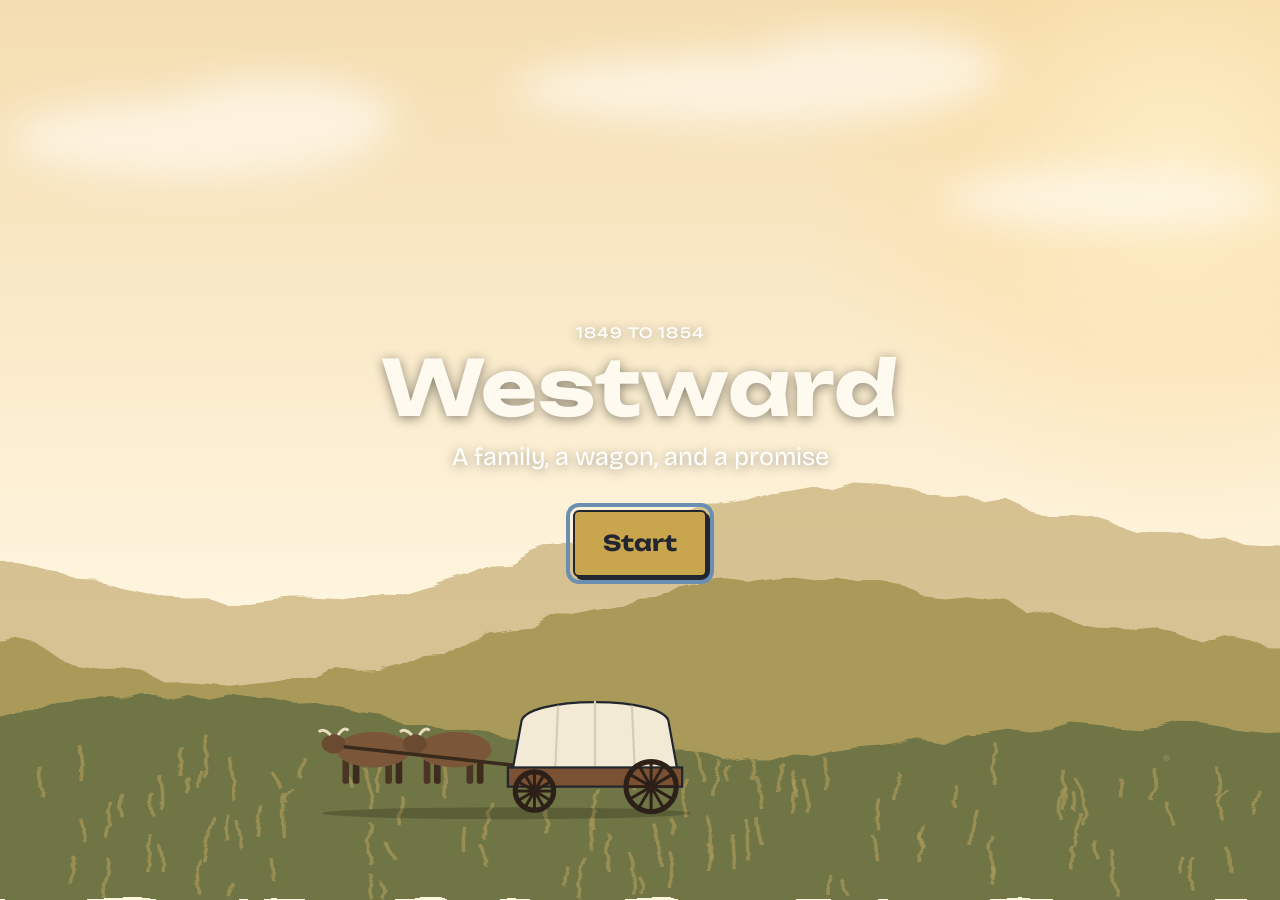
==== index.html @ 27aedcd9 "Playable gray-box: all screens, engine, moving scene, and tests - Engine with seeded randomness, sof" ====
<!doctype html>
<html lang="en">
<head>
  <meta charset="utf-8">
  <meta name="viewport" content="width=device-width, initial-scale=1">
  <title>Westward</title>
  <meta name="description" content="A classroom game about westward expansion, 1849 to 1854.">
  <link rel="preconnect" href="https://fonts.googleapis.com">
  <link rel="preconnect" href="https://fonts.gstatic.com" crossorigin>
  <link href="https://fonts.googleapis.com/css2?family=Bricolage+Grotesque:opsz,wght@12..96,400;12..96,600;12..96,700&family=Unbounded:wght@500;700;800&display=swap" rel="stylesheet">
  <link rel="stylesheet" href="css/style.css">
</head>
<body>
  <!-- The scene sits behind every screen: painted layers, weather, and the wagon. -->
  <div id="scene" class="scene" aria-hidden="true"></div>
  <main id="app" class="app" aria-live="polite"></main>
  <aside id="teacher" class="teacher" hidden></aside>

  <!-- Content (teacher-editable) -->
  <script src="data/config.js"></script>
  <script src="data/families.js"></script>
  <script src="data/route.js"></script>
  <script src="data/stores.js"></script>
  <script src="data/cards.js"></script>
  <script src="data/landmarks.js"></script>
  <script src="data/endings.js"></script>
  <script src="data/art.js"></script>
  <!-- Game -->
  <script src="js/engine.js"></script>
  <script src="js/scene.js"></script>
  <script src="js/ui.js"></script>
</body>
</html>
---- css/style.css ----
/* Westward: visual system carried over from the Lowell mill game.
   Fonts: Unbounded (headings, labels) and Bricolage Grotesque (body).
   Cards: 2px ink border, small radius, hard offset shadow. */

:root {
  --paper: #f2ede3;
  --card: #fbf9f4;
  --ink: #22262e;
  --gold: #c9a54e;
  --muted: #5a5f6b;
  --blue: #6b8fb3;
  --terracotta: #c2715a;
  --teal: #5f8f96;
  --lavender: #8f7fae;
  --shadow: 3px 3px 0 var(--ink);
  --radius: 6px;
  --head: "Unbounded", "Arial Black", system-ui, sans-serif;
  --body: "Bricolage Grotesque", "Segoe UI", system-ui, sans-serif;
  --text: clamp(18px, 1.4vw + 5px, 26px);
  --panel-h: 116px;
}

* { box-sizing: border-box; }
html, body { margin: 0; height: 100%; }
body {
  background: var(--paper);
  color: var(--ink);
  font-family: var(--body);
  font-size: var(--text);
  line-height: 1.4;
  overflow: hidden;
}
h1, h2, h3, .label, button, .chip { font-family: var(--head); }
h1 { font-size: clamp(40px, 6vw, 92px); margin: 0; letter-spacing: 0.01em; line-height: 1.02; }
h2 { font-size: clamp(24px, 2.4vw, 38px); margin: 0 0 0.4em; line-height: 1.15; }
h3 { font-size: clamp(16px, 1.3vw, 22px); margin: 0 0 0.3em; }
p { margin: 0 0 0.7em; }

/* ------------------------------------------------------------ scene */
.scene {
  position: fixed; inset: 0; overflow: hidden;
  transition: filter 0.8s ease, bottom 0.4s ease;
  background: #e9dcc0;
}
body.has-panel .scene { bottom: var(--panel-h); }
.scene.dim { filter: brightness(0.62) saturate(0.85); }
.scene.dim-soft { filter: brightness(0.82); }
.scene .layer {
  position: absolute; bottom: 0; left: 0;
  height: 100%; width: auto; max-width: none;
  will-change: transform;
  pointer-events: none;
  user-select: none;
}
.scene .sky { height: 100%; width: 100%; }
.scene .tint { position: absolute; inset: 0; mix-blend-mode: multiply; pointer-events: none; transition: background 2s; }
.scene canvas { position: absolute; inset: 0; width: 100%; height: 100%; pointer-events: none; }
.scene .glow {
  position: absolute; width: 60vmax; height: 60vmax; border-radius: 50%;
  background: radial-gradient(circle, rgba(255,240,200,0.75), rgba(255,220,150,0.25) 40%, rgba(255,220,150,0) 70%);
  animation: breathe 9s ease-in-out infinite;
  pointer-events: none;
}
.scene .clouds {
  position: absolute; top: 0; left: 0; height: 55%; width: 200%;
  background-repeat: repeat-x; background-size: 50% 100%;
  animation: drift 160s linear infinite;
  opacity: 0.85;
}
@keyframes drift { from { transform: translateX(0); } to { transform: translateX(-50%); } }
@keyframes breathe { 0%, 100% { opacity: 0.85; transform: scale(1); } 50% { opacity: 1; transform: scale(1.05); } }

/* the wagon (or ship) */
.rig { position: absolute; left: 24%; bottom: 9%; width: clamp(240px, 30vw, 430px); will-change: transform; }
.rig svg { width: 100%; height: auto; display: block; overflow: visible; }
.rig .wheel { transform-box: fill-box; transform-origin: center; }
.rig.moving .wheel { animation: spin 1.1s linear infinite; }
.rig.moving .body { animation: bob 0.55s ease-in-out infinite alternate; }
.rig.moving .leg-a { animation: step 0.55s ease-in-out infinite alternate; transform-box: fill-box; transform-origin: top center; }
.rig.moving .leg-b { animation: step 0.55s ease-in-out infinite alternate-reverse; transform-box: fill-box; transform-origin: top center; }
.rig.ship .body { animation: sway 3.2s ease-in-out infinite alternate; transform-box: fill-box; transform-origin: bottom center; }
@keyframes spin { to { transform: rotate(360deg); } }
@keyframes bob { from { transform: translateY(0); } to { transform: translateY(-3px); } }
@keyframes step { from { transform: rotate(-14deg); } to { transform: rotate(14deg); } }
@keyframes sway { from { transform: rotate(-2deg) translateY(0); } to { transform: rotate(2deg) translateY(-6px); } }

/* ------------------------------------------------------------ app shell */
.app {
  position: fixed; inset: 0;
  display: flex; flex-direction: column; align-items: center; justify-content: center;
  padding: 16px 16px calc(var(--panel-h) + 16px);
  overflow-y: auto;
}
.app.no-panel { padding-bottom: 16px; }
.app.top { justify-content: flex-start; }

.card {
  background: var(--card);
  border: 2px solid var(--ink);
  border-radius: var(--radius);
  box-shadow: var(--shadow);
  padding: clamp(18px, 2.2vw, 34px);
  max-width: 1000px; width: 100%;
  animation: rise 0.45s cubic-bezier(.2,.8,.2,1);
}
.app.still .card { animation: none; }
.card.narrow { max-width: 760px; }
.card.wide { max-width: 1200px; }
@keyframes rise { from { opacity: 0; transform: translateY(24px) rotate(-0.6deg); } to { opacity: 1; transform: none; } }

.eyebrow { font-family: var(--head); font-size: 0.62em; letter-spacing: 0.08em; text-transform: uppercase; color: var(--muted); margin-bottom: 0.4em; }
.chips { display: flex; flex-wrap: wrap; gap: 8px; margin-bottom: 14px; }
.chip {
  display: inline-flex; align-items: center; gap: 6px;
  font-size: 0.6em; padding: 5px 10px;
  border: 2px solid var(--ink); border-radius: 999px; background: var(--paper);
}
.chip.lead { background: var(--gold); }
.chip.vote { background: var(--blue); color: #fff; }
.chip.draft { background: var(--terracotta); color: #fff; }

/* ------------------------------------------------------------ buttons */
button {
  font: 700 0.78em/1.2 var(--head);
  color: var(--ink);
  background: var(--card);
  border: 2px solid var(--ink);
  border-radius: var(--radius);
  box-shadow: var(--shadow);
  padding: 14px 20px;
  cursor: pointer;
  text-align: left;
  transition: transform 0.08s, box-shadow 0.08s, background 0.15s;
}
button:hover { background: #fff6dd; }
button:active { transform: translate(2px, 2px); box-shadow: 1px 1px 0 var(--ink); }
button:focus-visible { outline: 4px solid var(--blue); outline-offset: 3px; }
button[disabled] { opacity: 0.5; cursor: not-allowed; box-shadow: none; }
button.primary { background: var(--gold); font-size: 0.95em; padding: 18px 28px; }
button.primary:hover { background: #d8b762; }
button .key {
  display: inline-block; min-width: 1.6em; text-align: center; margin-right: 10px;
  border: 2px solid var(--ink); border-radius: 4px; background: var(--paper); font-size: 0.8em; padding: 0 4px;
}
.choices { display: grid; gap: 12px; margin-top: 18px; }
.choices button { font-size: 0.72em; width: 100%; }
.choices .why { display: block; font-family: var(--body); font-weight: 400; font-size: 0.9em; color: var(--muted); margin-top: 4px; }
.actions { display: flex; gap: 12px; flex-wrap: wrap; margin-top: 18px; align-items: center; }

/* ------------------------------------------------------------ title */
.title-screen { text-align: center; color: #fff; text-shadow: 0 2px 12px rgba(0,0,0,0.45); }
.title-screen h1 { color: #fffaf0; }
.title-screen .sub { font-size: 1.1em; margin: 0.5em 0 1.4em; }
.title-screen button { text-shadow: none; }
.title-art { position: fixed; inset: 0; background-size: cover; background-position: center; animation: kenburns 40s ease-in-out infinite alternate; }
.title-art::after { content: ""; position: absolute; inset: 0; background: linear-gradient(to bottom, rgba(20,20,30,0.15), rgba(20,20,30,0.55)); }
@keyframes kenburns { from { transform: scale(1.02) translate(0, 0); } to { transform: scale(1.12) translate(-2%, -1%); } }
.title-screen .stack { position: relative; }

/* ------------------------------------------------------------ family / roles */
.grid { display: grid; gap: 16px; grid-template-columns: repeat(auto-fit, minmax(220px, 1fr)); width: 100%; max-width: 1200px; }
.family-card { display: flex; flex-direction: column; gap: 6px; font-family: var(--body); font-weight: 400; font-size: 0.72em; height: 100%; }
.family-card strong { font-family: var(--head); font-size: 1.15em; }
.family-card .meta { color: var(--muted); }
.portraits { display: grid; grid-template-columns: repeat(4, 1fr); gap: 10px; margin: 12px 0; }
.portrait { text-align: center; font-size: 0.72em; }
.portrait .face {
  width: 64px; height: 64px; margin: 0 auto 6px; border-radius: 50%;
  border: 2px solid var(--ink); background: var(--paper);
  display: grid; place-items: center; font-family: var(--head); font-size: 1.4em;
}
.portrait.dead .face { background: #cfcac0; color: var(--muted); }
.portrait input { width: 100%; font: inherit; padding: 6px 8px; border: 2px solid var(--ink); border-radius: 4px; background: #fff; }
.role-name { font-family: var(--head); font-size: 0.85em; }

/* ------------------------------------------------------------ poster */
.poster {
  max-width: 720px; text-align: center; background: #f4e8c8;
  border: 2px solid var(--ink); box-shadow: 6px 6px 0 var(--ink);
  padding: clamp(20px, 3vw, 44px);
  font-family: Georgia, "Times New Roman", serif;
  animation: rise 0.6s cubic-bezier(.2,.8,.2,1);
}
.poster .big { font-family: var(--head); font-size: clamp(42px, 6vw, 84px); line-height: 1; margin: 0.1em 0 0.3em; color: #7a2f1d; }
.poster .rule { border-top: 3px double var(--ink); margin: 16px 0; }
.poster blockquote { font-style: italic; margin: 0 0 6px; font-size: 1.05em; }
.poster .line { font-family: var(--head); font-size: 0.8em; margin: 8px 0; }

/* ------------------------------------------------------------ store */
.store-row { display: grid; grid-template-columns: 1fr auto auto; gap: 12px; align-items: center; padding: 10px 0; border-bottom: 2px dashed #d8d1c2; font-size: 0.85em; }
.store-row .price { color: var(--muted); font-size: 0.85em; }
.qty { display: flex; align-items: center; gap: 8px; }
.qty button { padding: 6px 14px; font-size: 1em; }
.qty output { min-width: 2ch; text-align: center; font-family: var(--head); }
.budget { display: flex; justify-content: space-between; font-family: var(--head); font-size: 0.8em; margin-top: 14px; }
.problem { color: #8a2d1a; font-size: 0.8em; margin-top: 8px; }

/* ------------------------------------------------------------ results */
.changes { display: flex; flex-wrap: wrap; gap: 8px; margin: 12px 0; }
.change { font-family: var(--head); font-size: 0.6em; padding: 4px 10px; border: 2px solid var(--ink); border-radius: 4px; background: var(--paper); }
.change.up::before { content: "+ "; }
.epitaph {
  margin: 16px auto; max-width: 560px; text-align: center;
  background: #e6e1d6; border: 2px solid var(--ink); border-radius: 40% 40% 6px 6px / 22% 22% 6px 6px;
  padding: 28px 24px 18px; font-family: Georgia, serif; font-style: italic;
}
.diary { margin-top: 16px; padding: 16px 20px; border-left: 6px solid var(--gold); background: #f6f0e2; font-family: Georgia, serif; }
.diary .who { font-family: var(--head); font-style: normal; font-size: 0.6em; margin-top: 6px; color: var(--muted); }

/* ------------------------------------------------------------ travel */
.travel-box { text-align: center; color: #fff; text-shadow: 0 2px 10px rgba(0,0,0,0.5); align-self: center; margin-top: -12vh; }
.travel-box .next { font-family: var(--head); font-size: 0.75em; letter-spacing: 0.05em; }
.travel-box h2 { font-size: clamp(28px, 3.4vw, 54px); }
.travel-box .note { background: rgba(34,38,46,0.75); display: inline-block; padding: 8px 14px; border-radius: 6px; font-size: 0.75em; margin-bottom: 14px; }

/* ------------------------------------------------------------ status panel */
.panel {
  position: fixed; left: 0; right: 0; bottom: 0; min-height: var(--panel-h);
  background: var(--card); border-top: 2px solid var(--ink);
  display: flex; align-items: center; gap: clamp(10px, 2vw, 28px); padding: 10px 18px;
  font-size: 0.7em; z-index: 5;
}
.panel[hidden] { display: none; }
.stat { display: flex; flex-direction: column; }
.stat .label { font-size: 0.66em; color: var(--muted); text-transform: uppercase; letter-spacing: 0.06em; }
.stat .val { font-family: var(--head); font-size: 1.05em; white-space: nowrap; }
.panel .family { margin-left: auto; display: flex; gap: 10px; }
.mini { text-align: center; font-size: 0.75em; }
.mini .face { width: 42px; height: 42px; border-radius: 50%; border: 2px solid var(--ink); display: grid; place-items: center; margin: 0 auto 2px; font-family: var(--head); background: var(--paper); }
.mini.sick .face { background: #f0d7a8; }
.mini.dead .face { background: #cfcac0; color: var(--muted); text-decoration: line-through; }
.mini .health { font-size: 0.85em; color: var(--muted); }

/* ------------------------------------------------------------ ending ledger */
.ledger { display: grid; grid-template-columns: 1fr 1fr; gap: 18px; width: 100%; max-width: 1200px; }
.ledger .card { max-width: none; }
.ledger ul { margin: 0; padding-left: 1.1em; }
.ledger li { margin-bottom: 0.35em; font-size: 0.78em; }
.question { text-align: center; max-width: 1000px; margin-top: 18px; }
.question h2 { font-size: clamp(24px, 2.8vw, 44px); }
.teaser { font-size: 0.75em; color: var(--muted); }

/* ------------------------------------------------------------ teacher */
.teacher {
  position: fixed; top: 12px; right: 12px; width: min(420px, calc(100vw - 24px)); max-height: calc(100vh - 24px); overflow: auto;
  background: var(--card); border: 2px solid var(--ink); box-shadow: var(--shadow); border-radius: var(--radius);
  padding: 14px; font-size: 15px; z-index: 50;
}
.teacher button { font-size: 12px; padding: 6px 10px; margin: 2px; box-shadow: 2px 2px 0 var(--ink); }
.teacher .beat-list button { display: block; width: 100%; }
.teacher .beat-list button.current { background: var(--gold); }
.teacher input { font: inherit; width: 8em; }

.sr-only { position: absolute; width: 1px; height: 1px; overflow: hidden; clip: rect(0 0 0 0); }

@media (max-width: 760px) {
  :root { --panel-h: 150px; }
  .ledger { grid-template-columns: 1fr; }
  .panel { flex-wrap: wrap; }
  .rig { left: 8%; }
}

@media (prefers-reduced-motion: reduce) {
  *, *::before, *::after { animation-duration: 0.01ms !important; animation-iteration-count: 1 !important; transition: none !important; }
}
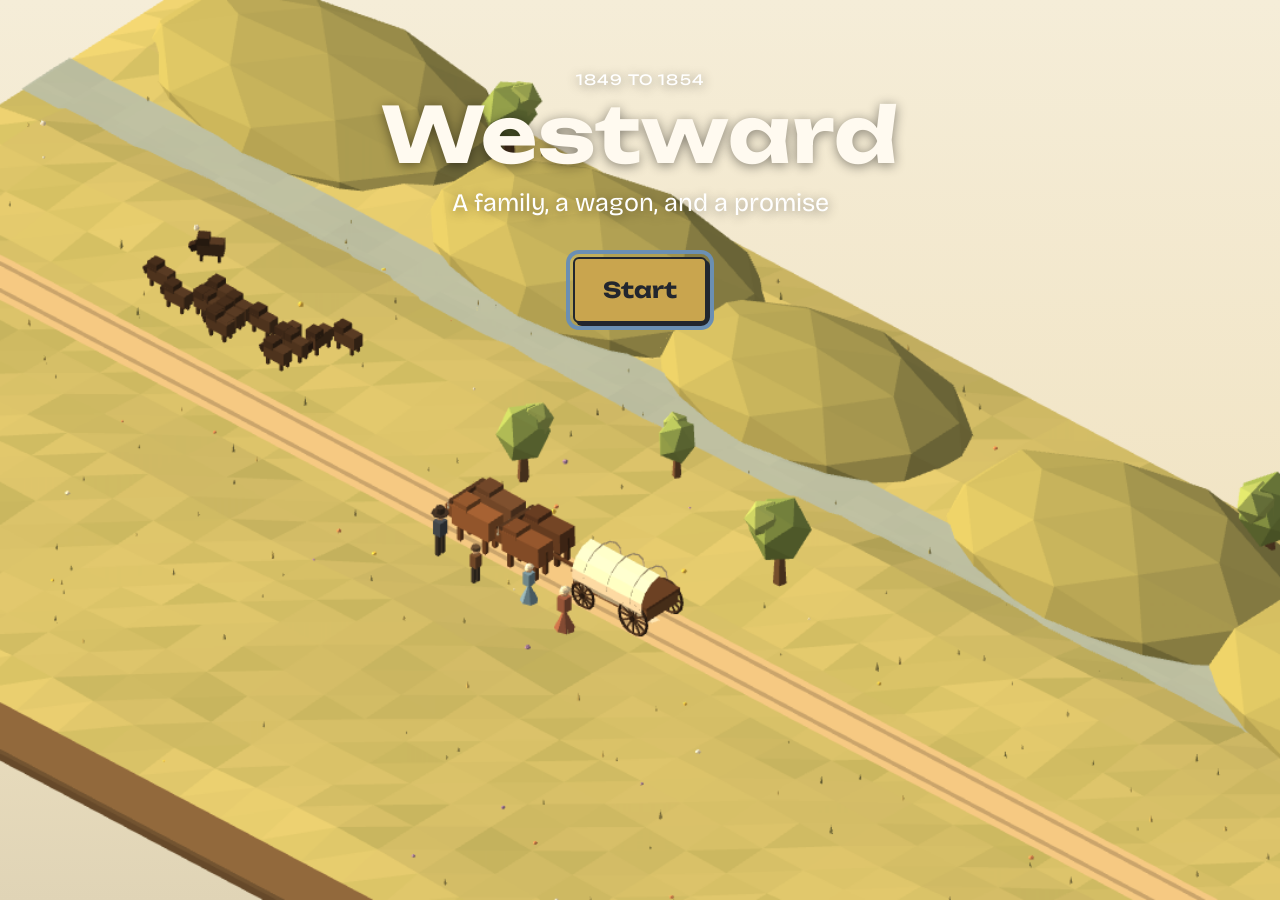
==== commit 202cac1c: "Switch to a low-poly isometric diorama (Three.js) - js/diorama.js: flat-shaded low-poly world in the" ====
--- a/index.html
+++ b/index.html
@@ -11,7 +11,7 @@
   <link rel="stylesheet" href="css/style.css">
 </head>
 <body>
-  <!-- The scene sits behind every screen: painted layers, weather, and the wagon. -->
+  <!-- The scene sits behind every screen: the low-poly diorama, weather, and the wagon. -->
   <div id="scene" class="scene" aria-hidden="true"></div>
   <main id="app" class="app" aria-live="polite"></main>
   <aside id="teacher" class="teacher" hidden></aside>
@@ -24,10 +24,12 @@
   <script src="data/cards.js"></script>
   <script src="data/landmarks.js"></script>
   <script src="data/endings.js"></script>
-  <script src="data/art.js"></script>
+  <script src="data/scenes.js"></script>
   <!-- Game -->
+  <script src="js/vendor/three.min.js"></script>
   <script src="js/engine.js"></script>
   <script src="js/scene.js"></script>
+  <script src="js/diorama.js"></script>
   <script src="js/ui.js"></script>
 </body>
 </html>
--- a/css/style.css
+++ b/css/style.css
@@ -52,7 +52,6 @@
   pointer-events: none;
   user-select: none;
 }
-.scene .sky { height: 100%; width: 100%; }
 .scene .tint { position: absolute; inset: 0; mix-blend-mode: multiply; pointer-events: none; transition: background 2s; }
 .scene canvas { position: absolute; inset: 0; width: 100%; height: 100%; pointer-events: none; }
 .scene .glow {
@@ -148,7 +147,8 @@
 .actions { display: flex; gap: 12px; flex-wrap: wrap; margin-top: 18px; align-items: center; }
 
 /* ------------------------------------------------------------ title */
-.title-screen { text-align: center; color: #fff; text-shadow: 0 2px 12px rgba(0,0,0,0.45); }
+.title-screen { text-align: center; color: #fff; text-shadow: 0 2px 12px rgba(0,0,0,0.45); margin-top: 6vh; }
+.diorama { display: block; }
 .title-screen h1 { color: #fffaf0; }
 .title-screen .sub { font-size: 1.1em; margin: 0.5em 0 1.4em; }
 .title-screen button { text-shadow: none; }
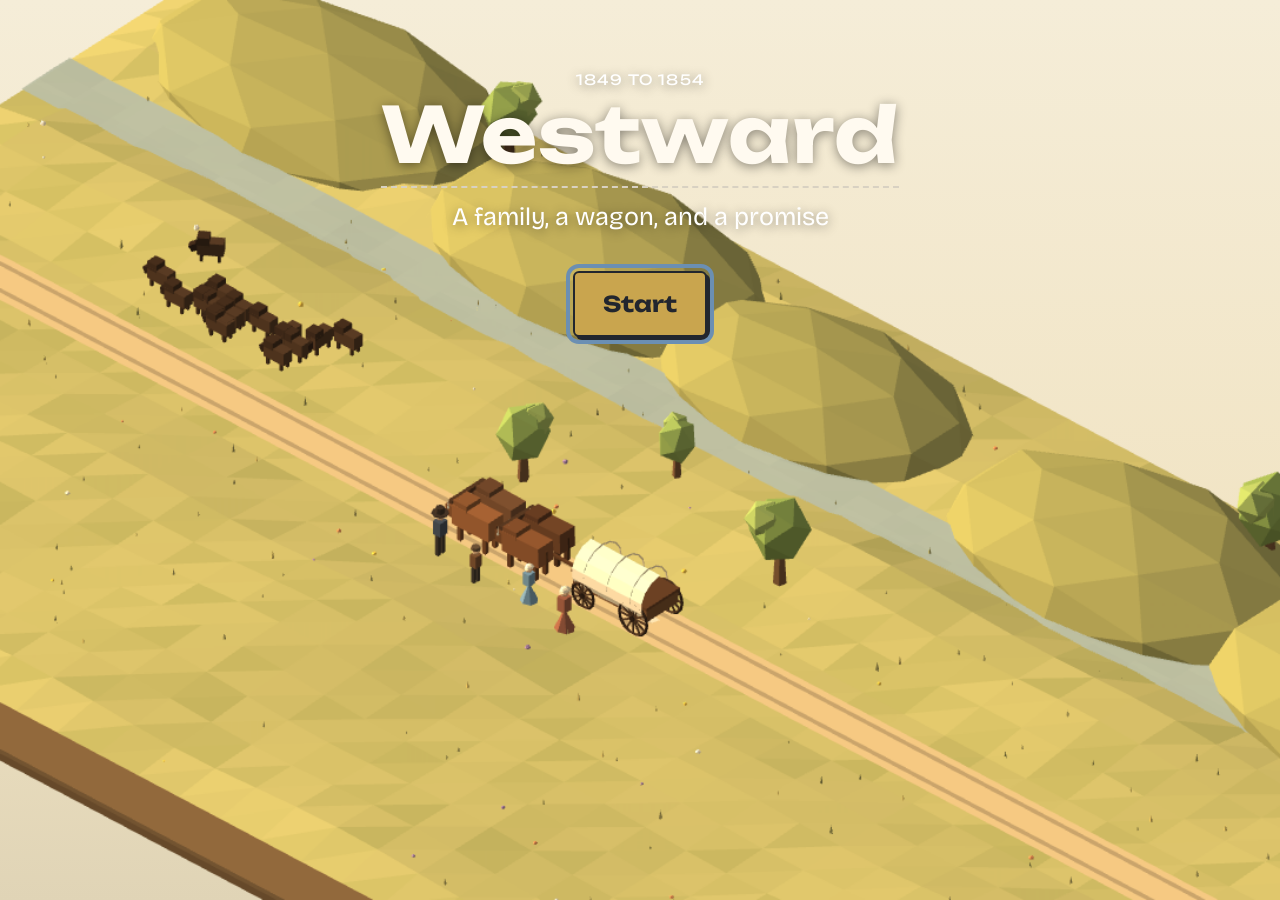
==== commit 2773ca8f: "Daily travel model, size-up menu, role gauges, and Talk to people - Engine lives each day of a trip " ====
--- a/index.html
+++ b/index.html
@@ -25,6 +25,8 @@
   <script src="data/landmarks.js"></script>
   <script src="data/endings.js"></script>
   <script src="data/scenes.js"></script>
+  <script src="data/trail-events.js"></script>
+  <script src="data/voices.js"></script>
   <!-- Game -->
   <script src="js/vendor/three.min.js"></script>
   <script src="js/engine.js"></script>
--- a/css/style.css
+++ b/css/style.css
@@ -17,7 +17,7 @@
   --head: "Unbounded", "Arial Black", system-ui, sans-serif;
   --body: "Bricolage Grotesque", "Segoe UI", system-ui, sans-serif;
   --text: clamp(18px, 1.4vw + 5px, 26px);
-  --panel-h: 116px;
+  --panel-h: 104px;
 }
 
 * { box-sizing: border-box; }
@@ -117,6 +117,11 @@
 .chip.lead { background: var(--gold); }
 .chip.vote { background: var(--blue); color: #fff; }
 .chip.draft { background: var(--terracotta); color: #fff; }
+.chip.trail { background: var(--teal); color: #fff; }
+.card.event { max-width: 680px; margin-top: 2vh; animation: drop 0.35s cubic-bezier(.2,.8,.2,1); }
+.card.event h2 { font-size: clamp(22px, 2vw, 32px); }
+.card.event .result { margin-top: 12px; }
+@keyframes drop { from { opacity: 0; transform: translateY(-20px); } to { opacity: 1; transform: none; } }
 
 /* ------------------------------------------------------------ buttons */
 button {
@@ -213,18 +218,43 @@
 .travel-box h2 { font-size: clamp(28px, 3.4vw, 54px); }
 .travel-box .note { background: rgba(34,38,46,0.75); display: inline-block; padding: 8px 14px; border-radius: 6px; font-size: 0.75em; margin-bottom: 14px; }
 
+/* ------------------------------------------------------------ size up the situation */
+.card.sizeup { max-width: 760px; padding: clamp(16px, 1.8vw, 26px); }
+.card.sizeup h2 { margin-bottom: 0.2em; }
+.status { font-size: 0.72em; color: var(--muted); }
+.status strong { color: var(--ink); }
+.choices.menu { grid-template-columns: 1fr 1fr; gap: 8px; margin-top: 10px; }
+.choices.menu button { font-size: 0.62em; padding: 10px 14px; display: flex; align-items: center; gap: 4px; }
+.choices.menu button:first-child { grid-column: 1 / -1; background: var(--gold); font-size: 0.75em; }
+.choices.menu .who { margin-left: auto; font-family: var(--body); font-weight: 400; color: var(--muted); font-size: 0.85em; }
+button.on { outline: 3px solid var(--blue); outline-offset: 1px; }
+.sub { margin-top: 14px; padding-top: 12px; border-top: 2px dashed #d8d1c2; }
+.sub .actions button { font-size: 0.62em; max-width: 220px; }
+.sub .actions button .why { display: block; font-family: var(--body); font-weight: 400; color: var(--muted); margin-top: 4px; }
+.sub.voice .diary { font-size: 0.85em; }
+.ticker { font-size: 0.75em; margin-top: 10px; min-height: 1.5em; }
+.travel-box .ticker { background: rgba(34,38,46,0.72); color: #fff; display: inline-block; padding: 6px 12px; border-radius: 6px; text-shadow: none; }
+.travel-box .ticker:empty { display: none; }
+.ticker.flash { animation: flash 1.2s ease; }
+@keyframes flash { 0% { background: var(--gold); color: var(--ink); } 100% { } }
+
 /* ------------------------------------------------------------ status panel */
 .panel {
   position: fixed; left: 0; right: 0; bottom: 0; min-height: var(--panel-h);
   background: var(--card); border-top: 2px solid var(--ink);
-  display: flex; align-items: center; gap: clamp(10px, 2vw, 28px); padding: 10px 18px;
-  font-size: 0.7em; z-index: 5;
+  display: flex; align-items: center; gap: clamp(6px, 1vw, 14px); padding: 8px 12px;
+  font-size: 0.62em; z-index: 5;
 }
 .panel[hidden] { display: none; }
 .stat { display: flex; flex-direction: column; }
 .stat .label { font-size: 0.66em; color: var(--muted); text-transform: uppercase; letter-spacing: 0.06em; }
 .stat .val { font-family: var(--head); font-size: 1.05em; white-space: nowrap; }
 .panel .family { margin-left: auto; display: flex; gap: 10px; }
+.gauge { border: 2px solid var(--ink); border-radius: var(--radius); padding: 4px 10px 6px; background: var(--paper); min-width: 0; }
+.gauge-role { font-family: var(--head); font-size: 0.6em; letter-spacing: 0.04em; color: var(--muted); }
+.gauge-rows { display: flex; gap: 14px; }
+.gauge.alert { background: #f6e1b0; box-shadow: 0 0 0 3px var(--terracotta); animation: pulse 1.6s ease-in-out infinite; }
+@keyframes pulse { 50% { box-shadow: 0 0 0 1px var(--terracotta); } }
 .mini { text-align: center; font-size: 0.75em; }
 .mini .face { width: 42px; height: 42px; border-radius: 50%; border: 2px solid var(--ink); display: grid; place-items: center; margin: 0 auto 2px; font-family: var(--head); background: var(--paper); }
 .mini.sick .face { background: #f0d7a8; }
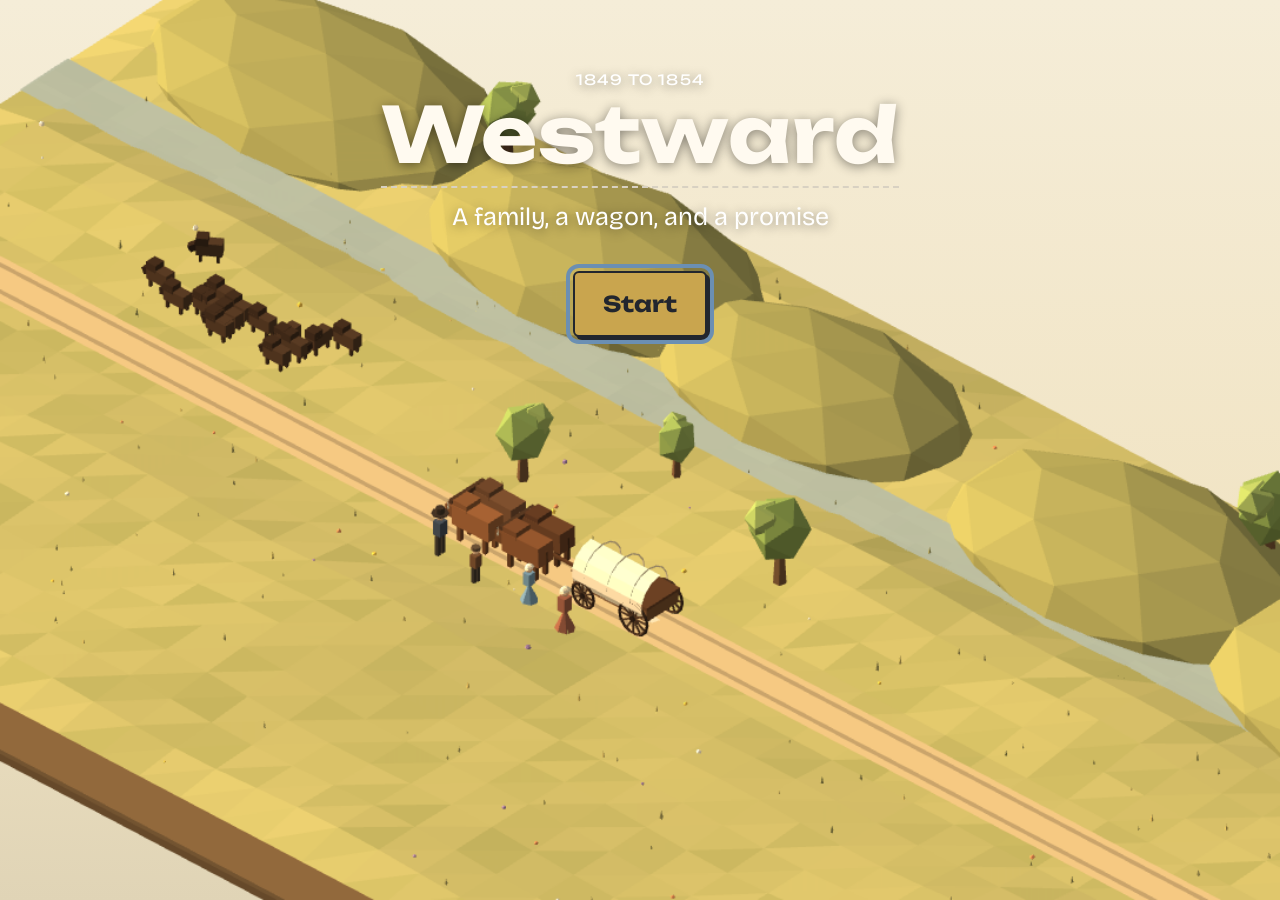
==== commit 8df6f4ec: "Rivers, skill breaks, student-named families, and research corrections - River crossings as a reusab" ====
--- a/index.html
+++ b/index.html
@@ -27,11 +27,13 @@
   <script src="data/scenes.js"></script>
   <script src="data/trail-events.js"></script>
   <script src="data/voices.js"></script>
+  <script src="data/rivers.js"></script>
   <!-- Game -->
   <script src="js/vendor/three.min.js"></script>
   <script src="js/engine.js"></script>
   <script src="js/scene.js"></script>
   <script src="js/diorama.js"></script>
+  <script src="js/minigames.js"></script>
   <script src="js/ui.js"></script>
 </body>
 </html>
--- a/css/style.css
+++ b/css/style.css
@@ -118,6 +118,9 @@
 .chip.vote { background: var(--blue); color: #fff; }
 .chip.draft { background: var(--terracotta); color: #fff; }
 .chip.trail { background: var(--teal); color: #fff; }
+.chip.year { background: var(--ink); color: var(--paper); }
+.field-label { display: block; font-family: var(--head); font-size: 0.75em; color: var(--muted); margin: 8px 0 2px; text-align: left; }
+.note-t { font-size: 13px; background: #f6e1b0; padding: 6px 8px; border-radius: 4px; }
 .card.event { max-width: 680px; margin-top: 2vh; animation: drop 0.35s cubic-bezier(.2,.8,.2,1); }
 .card.event h2 { font-size: clamp(22px, 2vw, 32px); }
 .card.event .result { margin-top: 12px; }
@@ -217,6 +220,12 @@
 .travel-box .next { font-family: var(--head); font-size: 0.75em; letter-spacing: 0.05em; }
 .travel-box h2 { font-size: clamp(28px, 3.4vw, 54px); }
 .travel-box .note { background: rgba(34,38,46,0.75); display: inline-block; padding: 8px 14px; border-radius: 6px; font-size: 0.75em; margin-bottom: 14px; }
+
+/* ------------------------------------------------------------ rivers */
+.river-facts { display: flex; flex-wrap: wrap; gap: 10px 22px; align-items: baseline; margin: 10px 0 4px; padding: 10px 14px; background: #e7eef0; border: 2px solid var(--ink); border-radius: var(--radius); }
+.river-facts .label { display: block; font-family: var(--head); font-size: 0.55em; color: var(--muted); text-transform: uppercase; letter-spacing: 0.06em; }
+.river-facts strong { font-family: var(--head); font-size: 0.85em; }
+.river-note { font-size: 0.75em; margin-left: auto; }
 
 /* ------------------------------------------------------------ size up the situation */
 .card.sizeup { max-width: 760px; padding: clamp(16px, 1.8vw, 26px); }
@@ -293,3 +302,14 @@
 @media (prefers-reduced-motion: reduce) {
   *, *::before, *::after { animation-duration: 0.01ms !important; animation-iteration-count: 1 !important; transition: none !important; }
 }
+
+/* ------------------------------------------------------------ minigames */
+.minigame { position: fixed; inset: 0; z-index: 40; background: rgba(34,38,46,0.6); display: grid; place-items: center; padding: 16px; }
+.mg-card { background: var(--card); border: 2px solid var(--ink); border-radius: var(--radius); box-shadow: 6px 6px 0 var(--ink); padding: 16px 18px; width: min(860px, 100%); }
+.mg-head { display: flex; justify-content: space-between; align-items: flex-end; gap: 12px; }
+.mg-head h2 { margin: 0; }
+.mg-timer { font-family: var(--head); font-size: 1.4em; }
+.minigame canvas { display: block; width: 100%; height: auto; max-height: 56vh; object-fit: contain; border: 2px solid var(--ink); border-radius: 4px; margin: 10px 0; touch-action: none; }
+.mg-how { font-size: 0.7em; margin: 0 0 8px; }
+.mg-controls { display: flex; justify-content: center; gap: 12px; }
+.mg-controls button { font-size: 1em; min-width: 70px; text-align: center; }
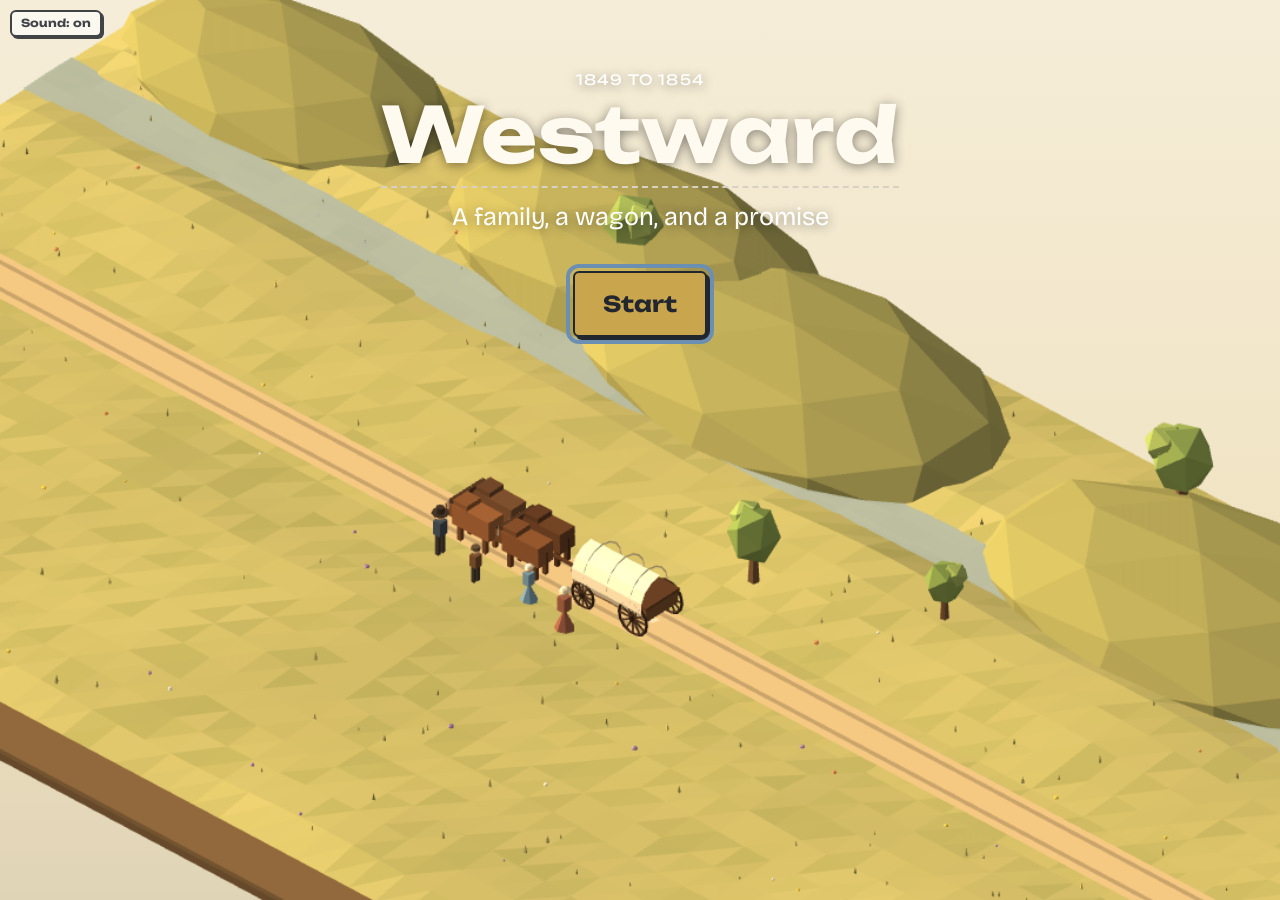
==== commit faeb7646: "Drama pass: event build-up, cinematic travel, scary rivers, and sound - Events build up: the wagon c" ====
--- a/index.html
+++ b/index.html
@@ -34,6 +34,7 @@
   <script src="js/scene.js"></script>
   <script src="js/diorama.js"></script>
   <script src="js/minigames.js"></script>
+  <script src="js/sound.js"></script>
   <script src="js/ui.js"></script>
 </body>
 </html>
--- a/css/style.css
+++ b/css/style.css
@@ -121,7 +121,7 @@
 .chip.year { background: var(--ink); color: var(--paper); }
 .field-label { display: block; font-family: var(--head); font-size: 0.75em; color: var(--muted); margin: 8px 0 2px; text-align: left; }
 .note-t { font-size: 13px; background: #f6e1b0; padding: 6px 8px; border-radius: 4px; }
-.card.event { max-width: 680px; margin-top: 2vh; animation: drop 0.35s cubic-bezier(.2,.8,.2,1); }
+.card.event { max-width: 600px; margin-top: 2vh; align-self: flex-end; margin-right: 2vw; animation: slideup 0.55s cubic-bezier(.2,.8,.2,1); }
 .card.event h2 { font-size: clamp(22px, 2vw, 32px); }
 .card.event .result { margin-top: 12px; }
 @keyframes drop { from { opacity: 0; transform: translateY(-20px); } to { opacity: 1; transform: none; } }
@@ -226,6 +226,9 @@
 .river-facts .label { display: block; font-family: var(--head); font-size: 0.55em; color: var(--muted); text-transform: uppercase; letter-spacing: 0.06em; }
 .river-facts strong { font-family: var(--head); font-size: 0.85em; }
 .river-note { font-size: 0.75em; margin-left: auto; }
+.card.river-card { max-width: 600px; align-self: flex-end; margin-right: 2vw; animation: slideup 0.55s cubic-bezier(.2,.8,.2,1); }
+.card.river-card .choices { gap: 8px; }
+.card.river-card .choices button { font-size: 0.66em; padding: 10px 14px; }
 
 /* ------------------------------------------------------------ size up the situation */
 .card.sizeup { max-width: 760px; padding: clamp(16px, 1.8vw, 26px); }
@@ -313,3 +316,36 @@
 .mg-how { font-size: 0.7em; margin: 0 0 8px; }
 .mg-controls { display: flex; justify-content: center; gap: 12px; }
 .mg-controls button { font-size: 1em; min-width: 70px; text-align: center; }
+
+/* ------------------------------------------------------------ drama: headlines, chapters, journal */
+@keyframes slideup { from { opacity: 0; transform: translateY(60px); } to { opacity: 1; transform: none; } }
+.card.leave { animation: leave 0.38s ease-in forwards; }
+@keyframes leave { to { opacity: 0; transform: translateY(40px); } }
+.headline {
+  position: fixed; left: 50%; top: 30%; transform: translate(-50%, -50%); z-index: 30;
+  font-family: var(--head); font-weight: 800; font-size: clamp(28px, 4vw, 58px); color: #fffaf0;
+  text-shadow: 0 3px 0 var(--ink), 0 0 30px rgba(0,0,0,0.5); text-align: center; white-space: nowrap; pointer-events: none;
+  animation: hl-in 0.5s cubic-bezier(.2,.8,.2,1);
+}
+.headline.somber { color: #e8e2d6; letter-spacing: 0.02em; }
+.headline.out { animation: hl-out 0.45s ease-in forwards; }
+@keyframes hl-in { from { opacity: 0; transform: translate(-50%, -40%) scale(0.92); } to { opacity: 1; transform: translate(-50%, -50%); } }
+@keyframes hl-out { to { opacity: 0; transform: translate(-50%, -60%); } }
+.chapter {
+  position: fixed; inset: 0; z-index: 30; display: grid; place-content: center; text-align: center; pointer-events: none;
+  background: radial-gradient(ellipse at center, rgba(34,38,46,0.35), rgba(34,38,46,0) 65%);
+  animation: fadein 0.8s ease;
+}
+.chapter.out { animation: fadeout 0.6s ease forwards; }
+.chapter-date { font-family: var(--head); font-size: clamp(14px, 1.3vw, 20px); letter-spacing: 0.2em; text-transform: uppercase; color: #f2ede3; text-shadow: 0 2px 8px rgba(0,0,0,0.6); }
+.chapter-name { font-family: var(--head); font-weight: 800; font-size: clamp(34px, 5vw, 76px); color: #fffaf0; text-shadow: 0 3px 0 var(--ink), 0 0 40px rgba(0,0,0,0.45); margin-top: 6px; }
+@keyframes fadein { from { opacity: 0; } to { opacity: 1; } }
+@keyframes fadeout { to { opacity: 0; } }
+.journal { position: fixed; left: 16px; bottom: calc(var(--panel-h) + 14px); width: min(460px, calc(100vw - 32px)); display: grid; gap: 6px; z-index: 4; pointer-events: none; }
+.jline { background: rgba(251,249,244,0.92); border: 2px solid var(--ink); border-radius: 4px; padding: 6px 10px; font-size: 0.62em; box-shadow: 2px 2px 0 var(--ink); opacity: 0.75; }
+.jline span { font-family: var(--head); font-size: 0.85em; color: var(--muted); margin-right: 4px; }
+.jline.new { opacity: 1; animation: slideup 0.5s cubic-bezier(.2,.8,.2,1); }
+.app.top .travel-box { margin-top: 3vh; }
+
+.sound-toggle { position: fixed; top: 10px; left: 10px; z-index: 45; font-size: 11px; padding: 5px 9px; box-shadow: 2px 2px 0 var(--ink); opacity: 0.85; }
+.sound-toggle[aria-pressed="false"] { background: #e6e1d6; }
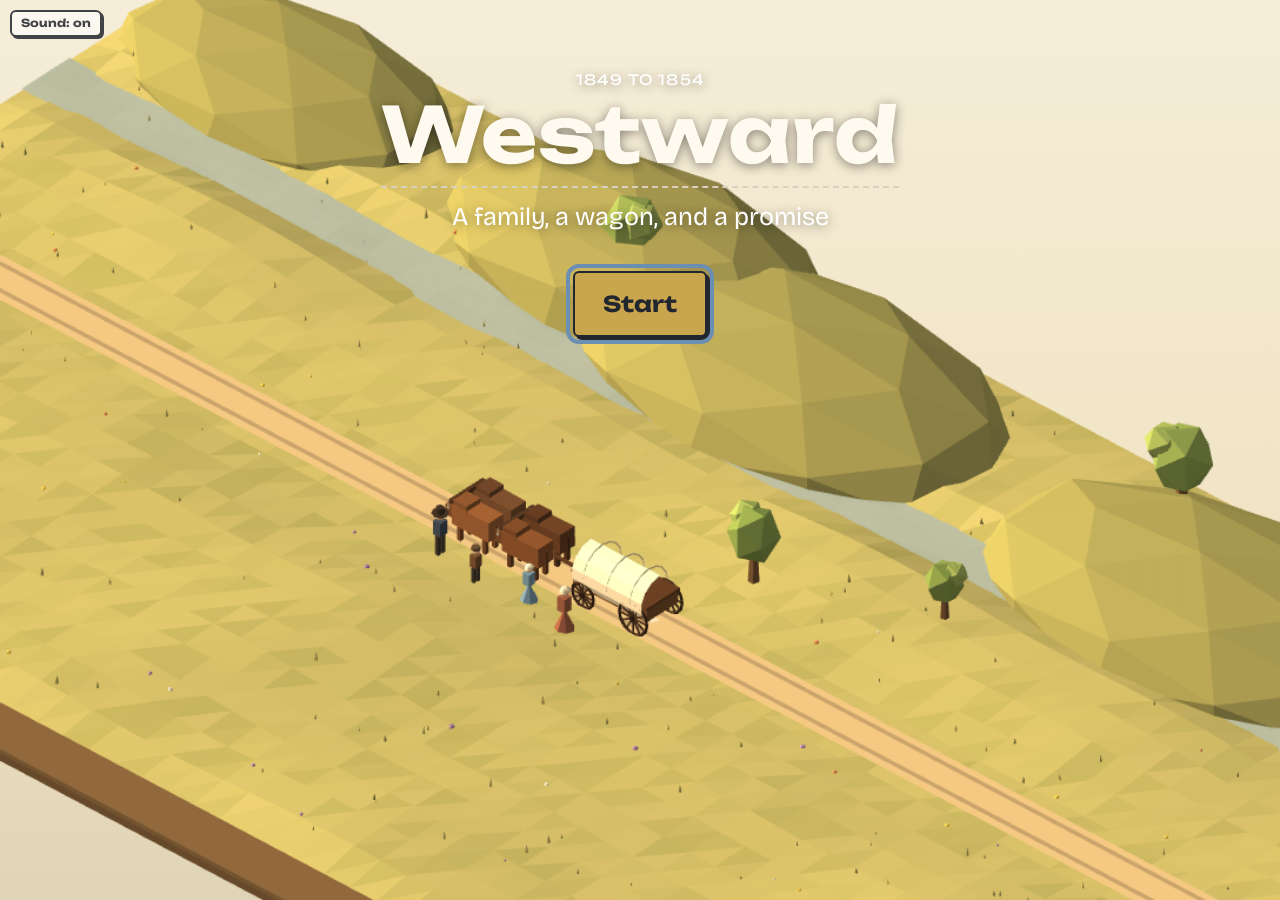
==== commit dbb00f38: "Add five switchable UI skins for review (?ui=retro|glass|cinema|journal|minimal) Co-Authored-By: Cla" ====
--- a/index.html
+++ b/index.html
@@ -7,7 +7,7 @@
   <meta name="description" content="A classroom game about westward expansion, 1849 to 1854.">
   <link rel="preconnect" href="https://fonts.googleapis.com">
   <link rel="preconnect" href="https://fonts.gstatic.com" crossorigin>
-  <link href="https://fonts.googleapis.com/css2?family=Bricolage+Grotesque:opsz,wght@12..96,400;12..96,600;12..96,700&family=Unbounded:wght@500;700;800&display=swap" rel="stylesheet">
+  <link href="https://fonts.googleapis.com/css2?family=Bricolage+Grotesque:opsz,wght@12..96,400;12..96,600;12..96,700&family=Unbounded:wght@500;700;800&family=VT323&family=IM+Fell+English:ital@0;1&display=swap" rel="stylesheet">
   <link rel="stylesheet" href="css/style.css">
 </head>
 <body>
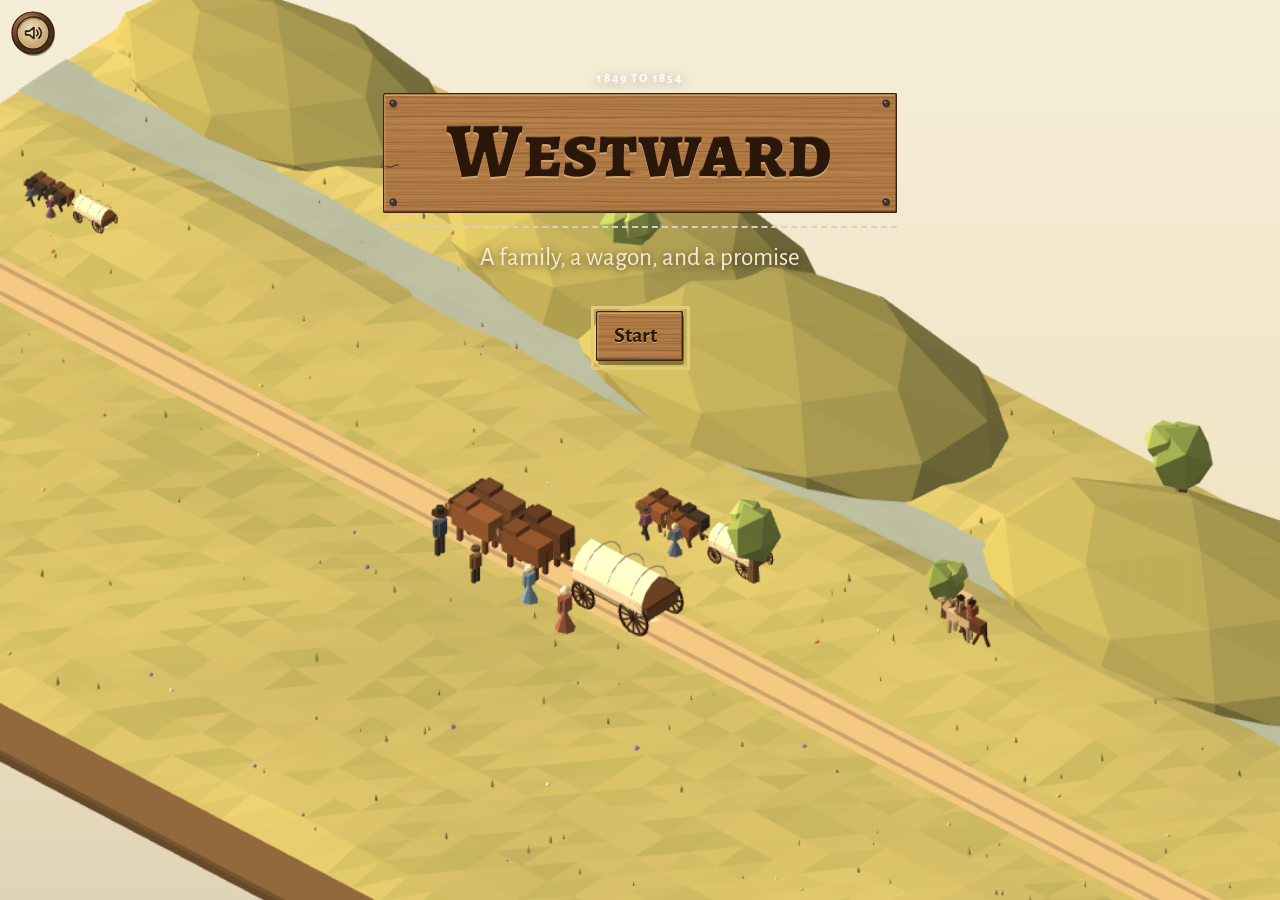
==== commit 887a95d5: "Wood-and-paper UI built into the game; travel map with pins - js/uikit.js: the UI kit, now a skin. I" ====
--- a/index.html
+++ b/index.html
@@ -7,7 +7,7 @@
   <meta name="description" content="A classroom game about westward expansion, 1849 to 1854.">
   <link rel="preconnect" href="https://fonts.googleapis.com">
   <link rel="preconnect" href="https://fonts.gstatic.com" crossorigin>
-  <link href="https://fonts.googleapis.com/css2?family=Bricolage+Grotesque:opsz,wght@12..96,400;12..96,600;12..96,700&family=Unbounded:wght@500;700;800&family=VT323&family=IM+Fell+English:ital@0;1&display=swap" rel="stylesheet">
+  <link href="https://fonts.googleapis.com/css2?family=Bricolage+Grotesque:opsz,wght@12..96,400;12..96,600;12..96,700&family=Unbounded:wght@500;700;800&family=Alegreya+SC:wght@500;700;800&family=Alegreya+Sans:ital,wght@0,400;0,500;0,700;1,400&family=VT323&family=IM+Fell+English:ital@0;1&display=swap" rel="stylesheet">
   <link rel="stylesheet" href="css/style.css">
 </head>
 <body>
@@ -28,6 +28,7 @@
   <script src="data/trail-events.js"></script>
   <script src="data/voices.js"></script>
   <script src="data/rivers.js"></script>
+  <script src="data/map.js"></script>
   <!-- Game -->
   <script src="js/vendor/three.min.js"></script>
   <script src="js/engine.js"></script>
@@ -35,6 +36,8 @@
   <script src="js/diorama.js"></script>
   <script src="js/minigames.js"></script>
   <script src="js/sound.js"></script>
+  <script src="js/uikit.js"></script>
+  <script src="js/map.js"></script>
   <script src="js/ui.js"></script>
 </body>
 </html>
--- a/css/style.css
+++ b/css/style.css
@@ -349,3 +349,53 @@
 
 .sound-toggle { position: fixed; top: 10px; left: 10px; z-index: 45; font-size: 11px; padding: 5px 9px; box-shadow: 2px 2px 0 var(--ink); opacity: 0.85; }
 .sound-toggle[aria-pressed="false"] { background: #e6e1d6; }
+
+/* real quotes: modern version first, exact original words one click away */
+.plain-quote { font-style: normal; }
+.original { margin-top: 6px; font-size: 0.85em; }
+.original summary { cursor: pointer; color: var(--muted); font-style: normal; font-size: 0.85em; }
+.original[open] summary { margin-bottom: 4px; }
+
+/* ------------------------------------------------------------ the travel map */
+.map-overlay {
+  position: fixed; left: 0; right: 0; top: 0; bottom: var(--panel-h); z-index: 20;
+  display: grid; place-items: center; padding: 14px 18px; pointer-events: none; opacity: 0;
+  background: radial-gradient(ellipse at center, rgba(27, 23, 18, 0.55), rgba(27, 23, 18, 0.85));
+}
+.map-overlay.in { opacity: 1; pointer-events: auto; animation: map-in 0.7s cubic-bezier(.2,.8,.2,1); }
+.map-overlay.out { opacity: 0; animation: map-out 0.55s ease-in; }
+.map-screen { bottom: 0; z-index: 35; }
+@keyframes map-in { from { opacity: 0; transform: scale(1.08); } to { opacity: 1; transform: none; } }
+@keyframes map-out { from { opacity: 1; transform: none; } to { opacity: 0; transform: scale(0.97); } }
+.map-board {
+  width: min(1240px, 100%); max-height: 100%; display: flex; flex-direction: column; align-items: center;
+  background: var(--card); border: 2px solid var(--ink); box-shadow: var(--shadow); border-radius: var(--radius);
+  padding: 18px 26px 16px;
+}
+.map-title { margin: 0 auto 6px; font-size: clamp(20px, 1.9vw, 30px); text-align: center; }
+.map-art { width: 100%; min-height: 0; flex: 1 1 auto; display: flex; justify-content: center; --map-maxh: calc(100vh - var(--panel-h) - 150px); }
+.map-screen .map-art { --map-maxh: calc(100vh - 210px); }
+.map-stack { position: relative; width: min(100%, calc(var(--map-maxh) * var(--map-ratio))); aspect-ratio: var(--map-ratio); }
+.map-stack .map-base { position: absolute; inset: 0; width: 100%; height: 100%; display: block; }
+.map-stack .trail-map { position: absolute; inset: 0; width: 100%; height: 100%; display: block; }
+.map-foot { width: 100%; display: flex; gap: 18px; align-items: baseline; justify-content: space-between; font-size: 0.66em; margin-top: 6px; }
+.map-foot .map-date, .map-foot .map-miles { font-family: var(--head); font-weight: 700; white-space: nowrap; }
+.map-foot .map-note { flex: 1; text-align: center; color: var(--muted); font-style: italic; }
+.trail-map .token { transition: transform 0.25s linear; }
+.map-body { width: 100%; display: flex; gap: 18px; align-items: flex-start; min-height: 0; }
+.map-body .map-art { flex: 1 1 auto; }
+.map-legend { flex: 0 0 250px; margin: 0; padding: 0 0 0 1.4em; font-size: 0.6em; max-height: calc(100vh - 230px); overflow: auto; }
+.map-legend li { margin: 0 0 6px; }
+.map-legend li span:last-child { color: var(--muted); }
+.map-legend .empty { list-style: none; margin-left: -1.4em; color: var(--muted); font-style: italic; }
+.pin-key { display: inline-block; width: 11px; height: 11px; margin-right: 6px; vertical-align: -1px; border: 1.5px solid var(--ink); }
+.pin-key.event { background: #c9a24e; transform: rotate(45deg) scale(0.85); }
+.pin-key.river { background: #cfe0e4; border-color: #5a7c90; border-radius: 50%; }
+.pin-key.death { border: 0; width: 9px; background: linear-gradient(var(--ink), var(--ink)) center / 2px 100% no-repeat, linear-gradient(var(--ink), var(--ink)) center 30% / 100% 2px no-repeat; }
+.pin-key.choice { background: #9b3024; border-radius: 50%; }
+.map-tabs { display: flex; gap: 8px; margin-bottom: 8px; }
+.map-tabs button { font-size: 0.6em; padding: 6px 14px; }
+.map-actions { margin-top: 10px; }
+@media (max-width: 900px) { .map-body { flex-direction: column; } .map-legend { flex-basis: auto; } }
+.trail-map { overflow: hidden; }
+.map-stack { contain: layout paint; }
